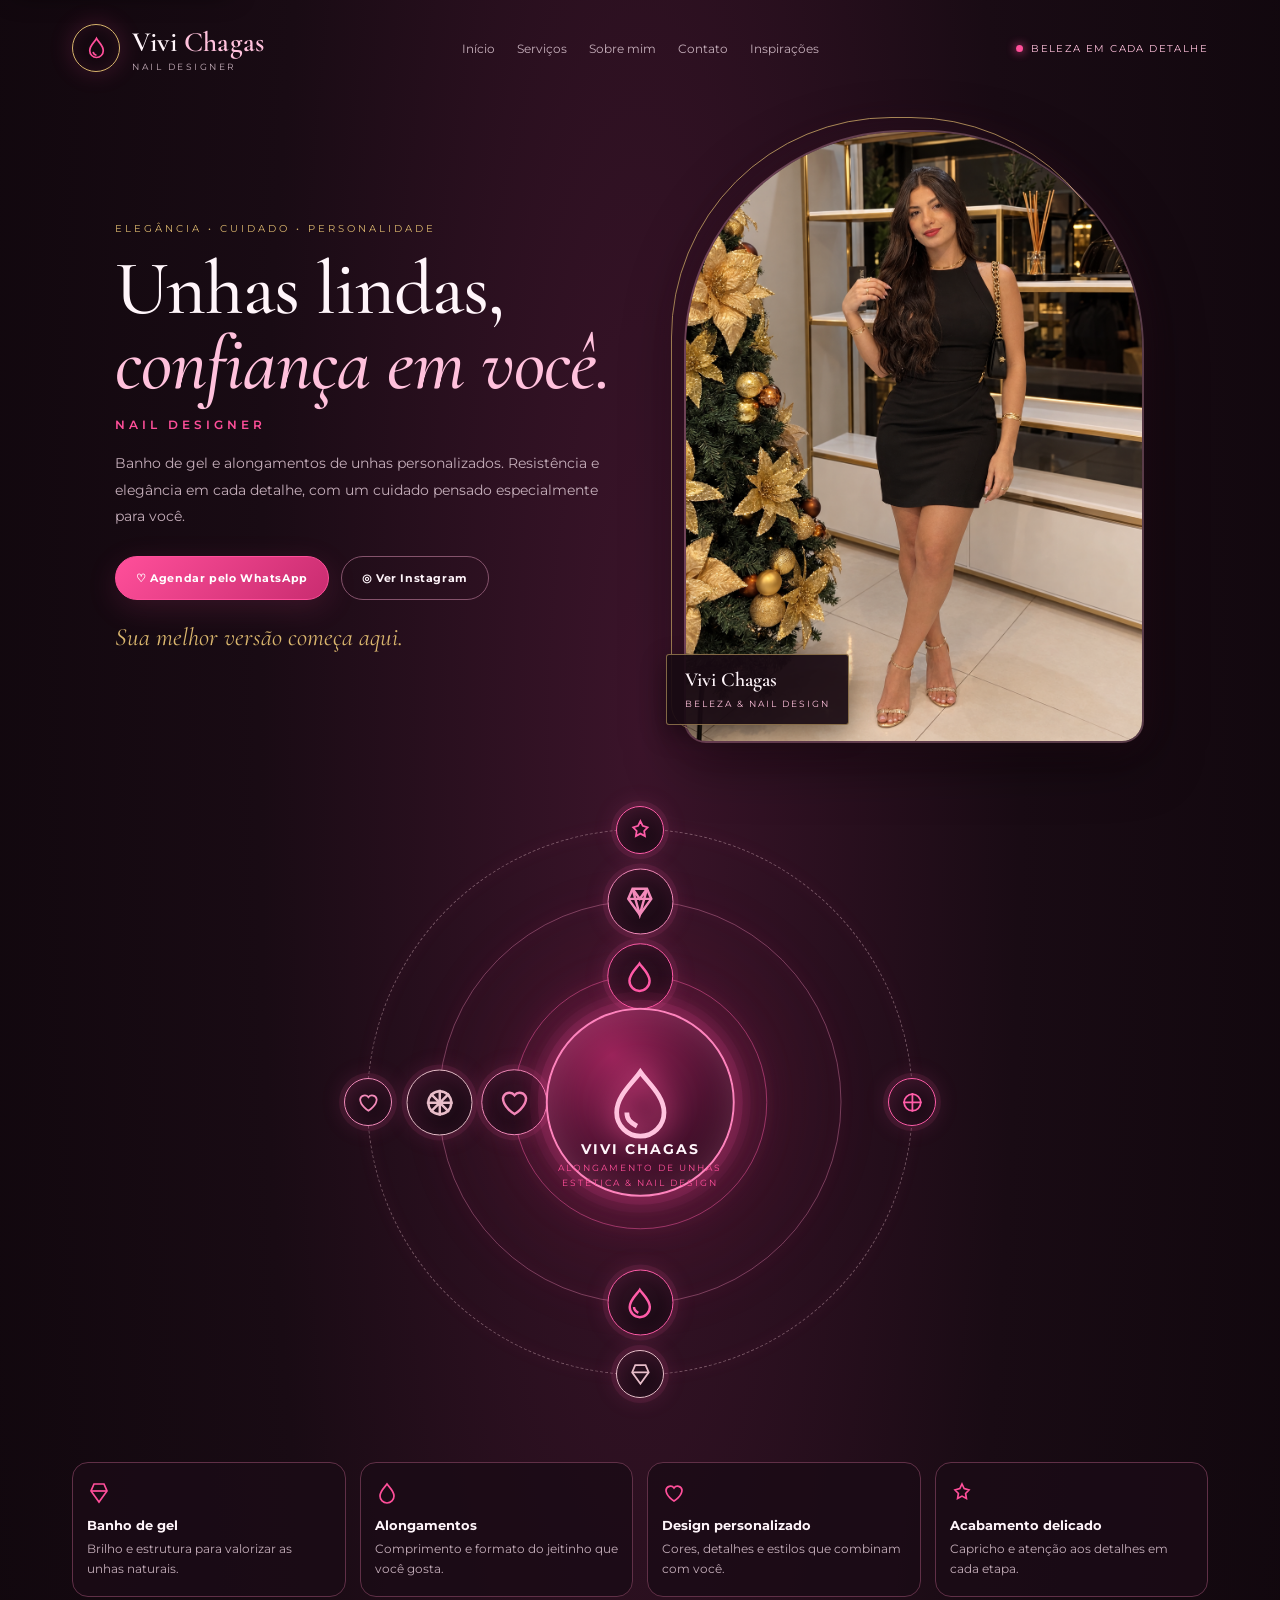
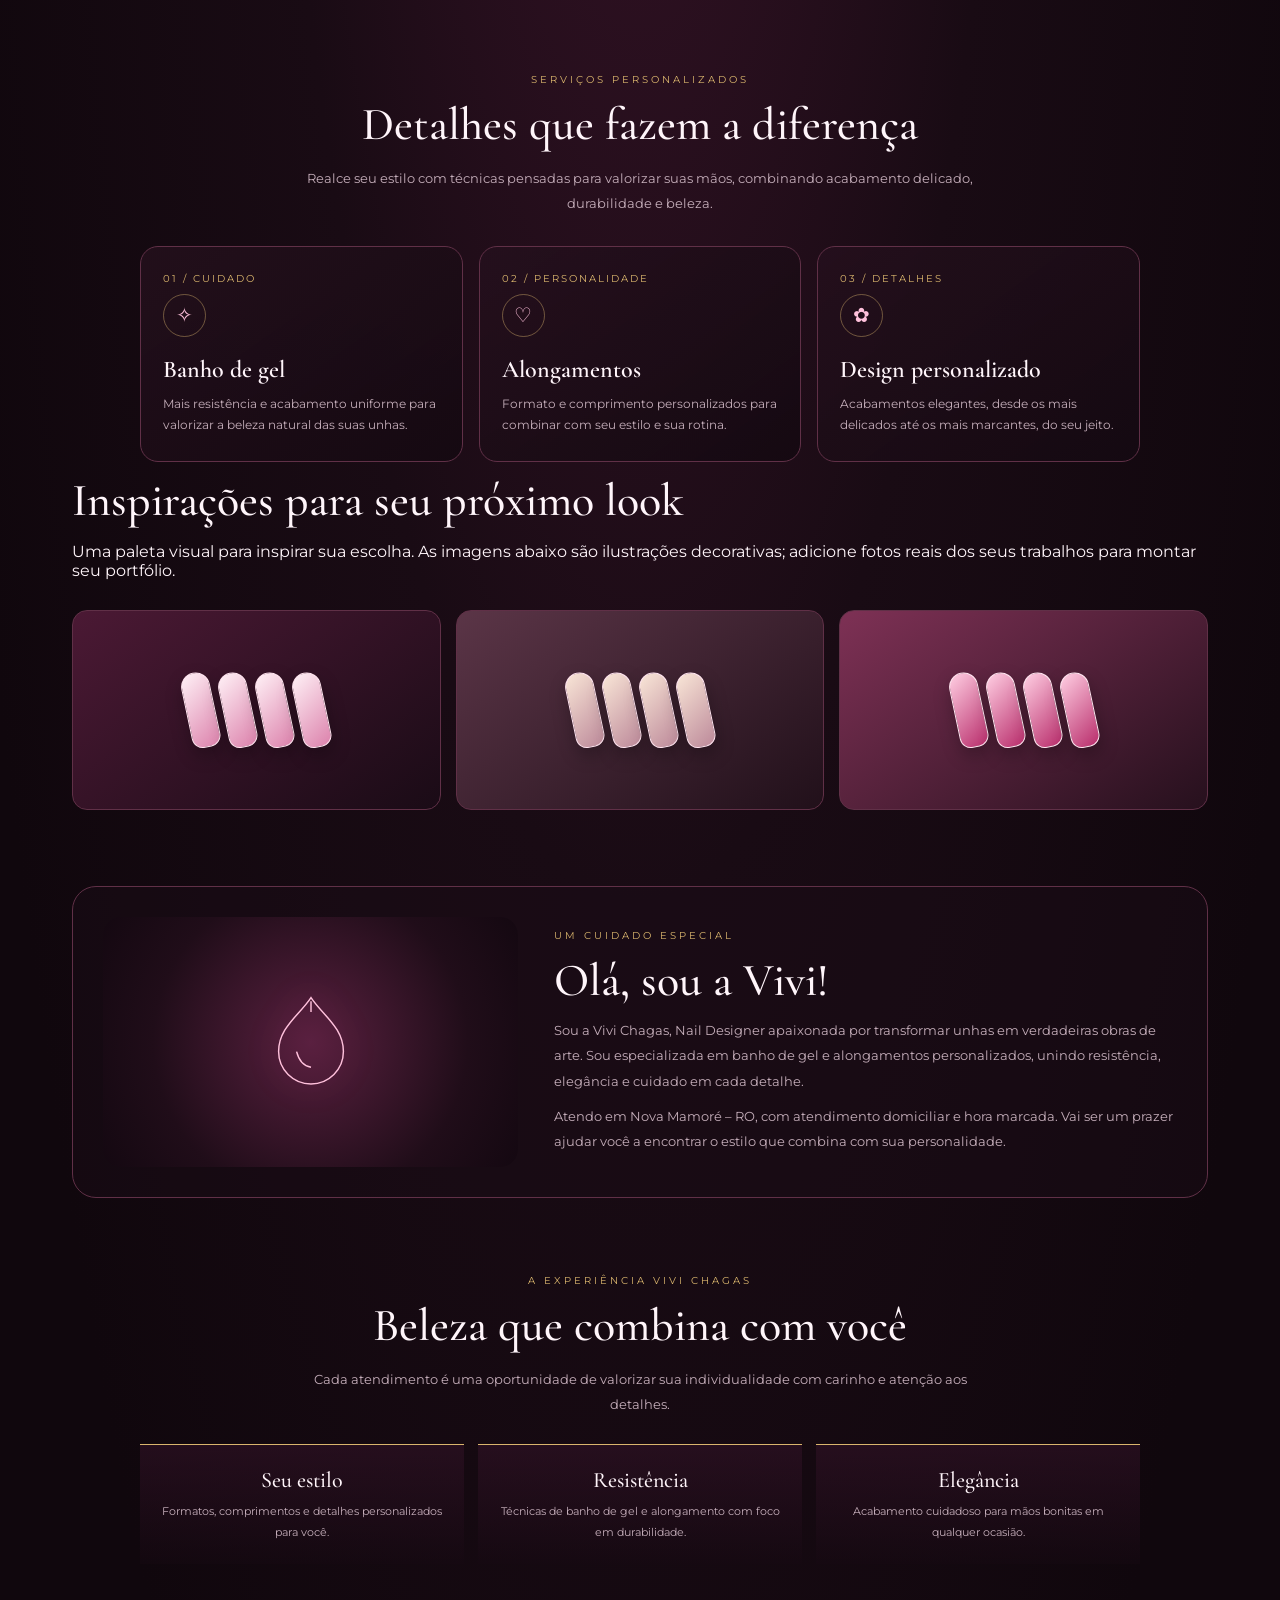
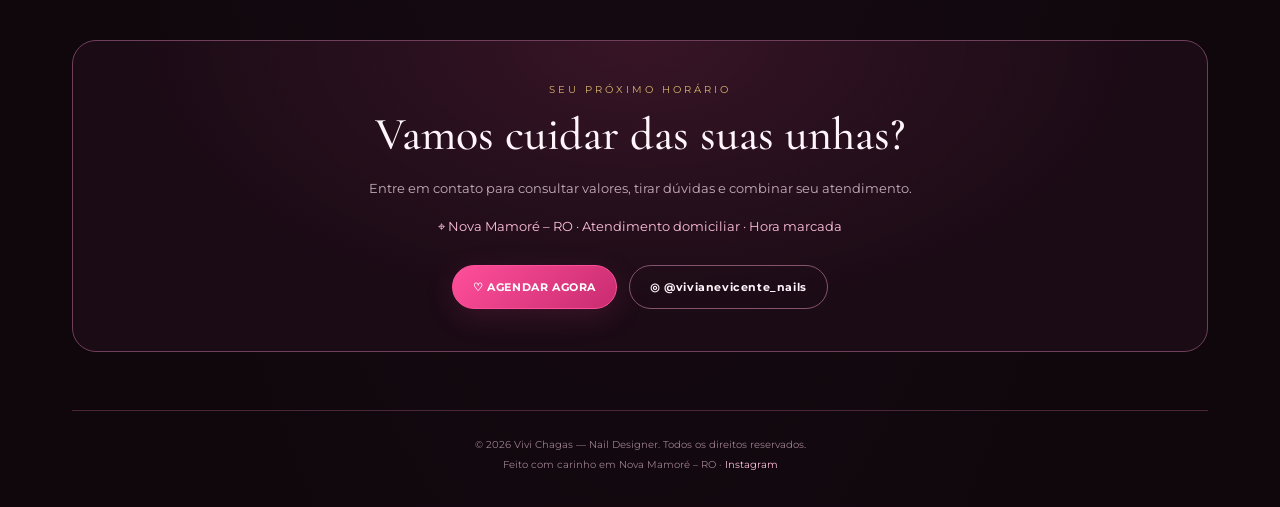
==== vivi_chagas_nail_designer_site_melhorado.html @ 954f1352 "Add files via upload" ====
<!DOCTYPE html>

<html lang="pt-BR">
<head>
<meta charset="utf-8"/>
<meta content="width=device-width, initial-scale=1" name="viewport"/>
<meta content="#10070d" name="theme-color"/>
<meta content="Vivi Chagas — Nail Designer em Nova Mamoré - RO. Banho de gel, alongamentos personalizados, design exclusivo e agendamento pelo WhatsApp." name="description"/>
<meta name="keywords" content="nail designer, banho de gel, alongamento de unhas, Nova Mamoré, RO, Vivi Chagas, unhas personalizadas"/>
<meta name="author" content="Vivi Chagas"/>
<meta name="robots" content="index, follow"/>
<meta property="og:type" content="website"/>
<meta property="og:title" content="Vivi Chagas | Nail Designer — Nova Mamoré RO"/>
<meta property="og:description" content="Banho de gel e alongamentos personalizados. Resistência, elegância e cuidado em cada detalhe."/>
<meta property="og:image" content="vivi_hero.png"/>
<meta property="og:image:alt" content="Vivi Chagas, Nail Designer"/>
<meta property="og:locale" content="pt_BR"/>
<meta property="og:site_name" content="Vivi Chagas Nail Designer"/>
<meta name="twitter:card" content="summary_large_image"/>
<meta name="twitter:title" content="Vivi Chagas | Nail Designer"/>
<meta name="twitter:description" content="Banho de gel e alongamentos personalizados em Nova Mamoré - RO."/>
<meta name="twitter:image" content="vivi_hero.png"/>
<title>Vivi Chagas | Nail Designer em Nova Mamoré – RO</title>
<link href="https://fonts.googleapis.com" rel="preconnect"/>
<link crossorigin="" href="https://fonts.gstatic.com" rel="preconnect"/>
<link href="https://fonts.googleapis.com/css2?family=Cormorant+Garamond:wght@400;500;600;700&amp;family=Montserrat:wght@300;400;500;600;700&amp;display=swap" rel="stylesheet"/>
<style>
:root{--bg:#10070d;--panel:#1b0c16;--pink:#ff4f9a;--pink-light:#ffc1dc;--gold:#d9b56d;--text:#fff5fa;--muted:#c5aeba;--line:#603047}
*{box-sizing:border-box;margin:0;padding:0}
html{scroll-behavior:smooth;scroll-padding-top:90px}
body{min-height:100vh;background:radial-gradient(ellipse at 50% 20%,#3b142a 0%,#190b14 42%,var(--bg) 80%);color:var(--text);font-family:Montserrat,Arial,sans-serif;overflow-x:hidden}
a{color:inherit}
.page{width:min(1180px,100%);margin:auto;padding:24px 22px 32px}
header{display:flex;justify-content:space-between;align-items:center;gap:18px;flex-wrap:wrap;position:relative;z-index:5}
.brand{display:flex;align-items:center;gap:12px;text-decoration:none}
.brand-mark{width:48px;height:48px;border:1px solid var(--gold);border-radius:50%;display:grid;place-items:center;color:var(--pink);box-shadow:0 0 24px #ff4f9a30,inset 0 0 15px #ff4f9a16}
.brand-mark svg{width:27px;height:27px}
.brand-name{font-family:"Cormorant Garamond",serif;font-size:28px;font-weight:600;letter-spacing:.2px}
.brand-name span{color:var(--pink-light)}
.brand-sub{margin-top:2px;color:var(--muted);font-size:9px;letter-spacing:2.5px;text-transform:uppercase}
nav{display:flex;gap:22px;align-items:center}
nav a{text-decoration:none;color:var(--muted);font-size:12px;transition:color .2s}
nav a:hover{color:var(--pink-light)}
.status{font-size:10px;color:var(--pink-light);letter-spacing:1.4px;text-transform:uppercase;display:flex;align-items:center;gap:8px}
.status:before{content:"";width:7px;height:7px;border-radius:50%;background:var(--pink);box-shadow:0 0 10px var(--pink)}
.hero{display:grid;grid-template-columns:1fr 1fr;align-items:center;gap:46px;margin:58px auto 34px;max-width:1050px}
.hero-copy{padding:20px 0}
.eyebrow{font-size:10px;letter-spacing:3px;text-transform:uppercase;color:var(--gold)}
h1{font-family:"Cormorant Garamond",serif;font-size:clamp(48px,6vw,78px);font-weight:500;line-height:.98;letter-spacing:-1px;margin:16px 0}
h1 span{color:var(--pink-light);font-style:italic}
.role{color:var(--pink);font-size:12px;letter-spacing:4px;font-weight:600;margin-bottom:18px}
.hero-copy>p{color:var(--muted);font-size:14px;line-height:1.9;max-width:500px}
.slogan{font-family:"Cormorant Garamond",serif;color:var(--gold);font-size:25px;font-style:italic;margin-top:22px}
.hero-photo-wrap{position:relative;width:min(100%,460px);margin:auto}
.hero-photo-wrap:before{content:"";position:absolute;inset:-13px 13px 13px -13px;border:1px solid var(--gold);border-radius:220px 220px 25px 25px;opacity:.8}
.hero-photo{display:block;position:relative;width:100%;aspect-ratio:3/4;object-fit:cover;object-position:center 35%;border-radius:220px 220px 22px 22px;border:2px solid #ffb5d04a;box-shadow:0 15px 55px #0008,0 0 36px #ff4f9a18}
.photo-caption{position:absolute;bottom:18px;left:-18px;background:#180a13ed;border:1px solid #d9b56d8c;padding:13px 18px;border-radius:3px;box-shadow:0 8px 25px #0006}
.photo-caption strong{display:block;font-family:"Cormorant Garamond",serif;font-size:20px;font-weight:600}
.photo-caption span{font-size:9px;letter-spacing:2px;color:var(--pink-light);text-transform:uppercase}
.cta-row{display:flex;gap:12px;flex-wrap:wrap;margin-top:26px}
.btn{display:inline-flex;align-items:center;justify-content:center;gap:9px;border:1px solid var(--pink);border-radius:999px;padding:14px 20px;background:linear-gradient(135deg,#ff4f9a,#c92c70);color:white;text-decoration:none;font-size:11px;letter-spacing:.6px;font-weight:700;box-shadow:0 8px 30px #ff4f9a25;transition:transform .2s,box-shadow .2s}
.btn:hover{transform:translateY(-3px);box-shadow:0 12px 32px #ff4f9a40}
.btn.secondary{background:transparent;border-color:#85536c;color:var(--text);box-shadow:none}
.btn.secondary:hover{border-color:var(--gold);color:var(--pink-light)}
.section{margin:76px auto 0;max-width:1000px;text-align:center}
.section-kicker{color:var(--gold);font-size:10px;letter-spacing:3px;text-transform:uppercase}
h2{font-family:"Cormorant Garamond",serif;font-size:clamp(32px,4vw,46px);font-weight:500;margin:10px 0 14px}
.section-intro{max-width:700px;margin:0 auto;color:var(--muted);font-size:13px;line-height:1.9}
.services{display:grid;grid-template-columns:repeat(3,1fr);gap:16px;margin-top:30px;text-align:left}
.service{position:relative;padding:25px 22px;border:1px solid #603047;border-radius:18px;background:linear-gradient(145deg,#25101dce,#140911e8);transition:transform .25s,border-color .25s}
.service:hover{transform:translateY(-5px);border-color:var(--pink)}
.service-icon{width:43px;height:43px;border-radius:50%;display:grid;place-items:center;border:1px solid #d9b56d70;color:var(--pink-light);font-size:20px;margin-bottom:18px}
.service h3{font-family:"Cormorant Garamond",serif;font-size:24px;font-weight:600;margin-bottom:9px}
.service p{color:var(--muted);font-size:12px;line-height:1.8}
.number{color:var(--gold);font-size:10px;letter-spacing:2px;margin-bottom:9px}
.about{display:grid;grid-template-columns:.8fr 1.2fr;gap:36px;align-items:center;text-align:left;margin-top:76px;padding:30px;border:1px solid #603047;border-radius:24px;background:#1b0c1680}
.about-art{min-height:250px;display:grid;place-items:center;border-radius:18px;background:radial-gradient(circle,#59203f,#200d19 65%,#140811)}
.about-art svg{width:120px;height:120px;color:var(--pink-light);filter:drop-shadow(0 0 18px #ff4f9a55)}
.about-copy p{color:var(--muted);font-size:13px;line-height:1.95;margin-top:10px}
.about-copy h2{margin-bottom:8px}
.pillars{display:grid;grid-template-columns:repeat(3,1fr);gap:14px;margin-top:28px}
.pillar{padding:22px 16px;border-top:1px solid var(--gold);background:linear-gradient(180deg,#31122699,#16091270)}
.pillar b{display:block;font-family:"Cormorant Garamond",serif;font-size:22px;font-weight:500;margin-bottom:7px}
.pillar span{font-size:11px;color:var(--muted);line-height:1.7}
.contact{margin-top:76px;padding:42px 22px;border:1px solid #70405a;border-radius:24px;text-align:center;background:radial-gradient(ellipse at 50% 0%,#59203b80,#1a0b15 65%)}
.contact p{color:var(--muted);font-size:13px;line-height:1.9}
.contact .cta-row{justify-content:center}
.location{margin-top:14px;color:var(--pink-light)!important}
footer{text-align:center;color:#9b7f8e;font-size:10px;line-height:2;border-top:1px solid #4b2639;margin-top:58px;padding:24px 10px 0}
footer a{color:var(--pink-light);text-decoration:none}
@media(max-width:800px){nav{gap:12px}.status{display:none}.hero{gap:28px}.services{grid-template-columns:1fr 1fr}.about{grid-template-columns:1fr}.about-art{min-height:190px}}
@media(max-width:600px){.page{padding:18px 14px 26px}header{justify-content:center}.brand{margin-right:auto}nav{width:100%;justify-content:center;gap:18px;flex-wrap:wrap;border-top:1px solid #603047;padding-top:14px}nav a{font-size:11px}.hero{grid-template-columns:1fr;margin-top:32px;gap:28px}.hero-copy{text-align:center;padding:0}.hero-copy>p{margin:auto}.role{letter-spacing:3px}.hero-photo-wrap{width:min(82%,360px);grid-row:1}.hero-copy{grid-row:2}.photo-caption{left:-12px}.cta-row{justify-content:center}.btn{padding:13px 16px;font-size:10px}.section{margin-top:58px}.services{grid-template-columns:1fr}.service{text-align:center}.service-icon{margin-left:auto;margin-right:auto}.about{padding:20px;margin-top:58px}.about-copy{text-align:center}.pillars{grid-template-columns:1fr}.contact{margin-top:58px;padding:32px 17px}}
@media(prefers-reduced-motion:reduce){*,*::before,*::after{scroll-behavior:auto;transition:none!important}}


/* Componentes visuais integrados do modelo Studio */
.scene{position:relative;width:min(82vw,650px);aspect-ratio:1;margin:25px auto 0;isolation:isolate}
.scene:before{content:"";position:absolute;inset:15%;border-radius:50%;background:radial-gradient(circle,#ff4f9b22,#e91e630a 48%,transparent 72%);filter:blur(14px);z-index:-1}
.orbit{position:absolute;top:50%;left:50%;border-radius:50%;transform:translate(-50%,-50%);border:1px solid #ff5ca84a;box-shadow:0 0 18px #ff5ca80b,inset 0 0 18px #ff5ca80b}
.orbit.one{width:39%;height:39%;border-color:#ff5ca87a}
.orbit.two{width:62%;height:62%;border-color:#f38aba62}
.orbit.three{width:84%;height:84%;border-style:dashed;border-color:#e8bdc965}
.orbit-track{position:absolute;inset:0;border-radius:50%;animation:spin var(--speed,24s) linear infinite}
.orbit.two .orbit-track{--speed:32s;animation-direction:reverse}
.orbit.three .orbit-track{--speed:44s}
.satellite{position:absolute;left:50%;top:0;transform:translate(-50%,-50%);width:clamp(43px,7vw,66px);height:clamp(43px,7vw,66px);border-radius:50%;display:grid;place-items:center;background:linear-gradient(145deg,#351326,#140811);border:1px solid var(--tone,var(--pink));box-shadow:0 0 0 5px #ff5ca817,0 0 24px #ff5ca82d,inset 0 0 16px #ff5ca817}
.satellite svg{width:54%;height:54%;color:var(--tone,var(--pink))}
.satellite.small{width:clamp(34px,5.2vw,48px);height:clamp(34px,5.2vw,48px)}
.core{position:absolute;top:50%;left:50%;width:29%;aspect-ratio:1;transform:translate(-50%,-50%);display:grid;place-items:center;border-radius:50%;background:radial-gradient(circle at 35% 25%,#9b245a,#4c1230 56%,#1a0913);border:2px solid #ff83bd;box-shadow:0 0 0 8px #ff5ca819,0 0 0 16px #ff5ca80b,0 0 55px #ff2f8778,inset 0 0 32px #ff83bd44;animation:corepulse 3.5s ease-in-out infinite}
.core svg{width:44%;height:44%;color:#ffc3de;filter:drop-shadow(0 0 12px #ff5ca1)}
.core-label{position:absolute;top:calc(50% + 20%);left:50%;transform:translateX(-50%);white-space:nowrap;text-align:center}
.core-label strong{font-size:clamp(10px,1.8vw,14px);letter-spacing:2px}
.core-label span{display:block;margin-top:4px;color:var(--pink);font-size:9px;letter-spacing:2px}
.legend{display:grid;grid-template-columns:repeat(4,1fr);gap:14px;margin:35px 0 27px}
.legend-item{padding:18px 14px;border:1px solid var(--line);border-radius:16px;background:#1a0b16d9;transition:.3s}
.legend-item:hover{border-color:#ff5ca877;transform:translateY(-3px);box-shadow:0 8px 28px #ff5ca112}
.legend-icon{color:var(--pink);width:24px;height:24px}
.legend-item b{display:block;font-size:13px;margin:8px 0 5px}
.legend-item span{color:var(--muted);font-size:12px;line-height:1.5}
.gallery{display:grid;grid-template-columns:repeat(3,1fr);gap:15px;margin-top:30px}
.gallery-card{height:200px;display:flex;align-items:center;justify-content:center;gap:8px;border:1px solid var(--line);border-radius:15px;background:linear-gradient(145deg,#4b1934,#1a0b16);overflow:hidden}
.gallery-card:nth-child(2){background:linear-gradient(145deg,#5b3547,#21101a)}
.gallery-card:nth-child(3){background:linear-gradient(145deg,#7e3155,#26101d)}
.nail{height:76px;width:29px;border-radius:18px 18px 14px 14px;border:1px solid #ffe4ef;background:linear-gradient(145deg,#fff1f6,#dc82ac);box-shadow:0 8px 18px #0004;transform:rotate(-12deg)}
.gallery-card:nth-child(2) .nail{background:linear-gradient(145deg,#f9e6d7,#bd8a9a)}
.gallery-card:nth-child(3) .nail{background:linear-gradient(145deg,#ffcee2,#b92e6c)}
.gallery-caption{grid-column:1/-1;color:var(--muted);font-size:12px;margin-top:4px}
@keyframes spin{to{transform:rotate(360deg)}}
@keyframes corepulse{0%,100%{box-shadow:0 0 0 8px #ff5ca819,0 0 0 16px #ff5ca80b,0 0 45px #ff2f8755,inset 0 0 32px #ff83bd44}50%{box-shadow:0 0 0 11px #ff5ca81c,0 0 0 22px #ff5ca80b,0 0 68px #ff2f8788,inset 0 0 38px #ff83bd66}}
@media (max-width:620px){.scene{width:96vw;margin:24px auto 8px}
.legend{grid-template-columns:repeat(2,1fr);gap:10px}
.legend-item{padding:14px 12px}
.core-label{top:calc(50% + 18%)}
.gallery{grid-template-columns:1fr}
.gallery-card{height:150px}}

/* Melhorias de acessibilidade, leitura e navegação móvel */
.skip-link{position:fixed;top:12px;left:12px;z-index:9999;transform:translateY(-160%);padding:12px 16px;background:var(--pink);color:#fff;border-radius:10px;font-weight:700;box-shadow:0 8px 24px #0008}
.skip-link:focus{transform:translateY(0)}
nav a:focus-visible,.btn:focus-visible,footer a:focus-visible{outline:3px solid var(--gold);outline-offset:4px}
.btn{min-height:44px}
@media(max-width:600px){.page{padding-left:16px;padding-right:16px}nav{row-gap:12px}nav a{padding:5px 2px}.section{margin-top:58px}.service{padding:22px 18px}.cta-row .btn{width:100%}}
@media(prefers-reduced-motion:reduce){.core,.scene,.orbit,.orbit-item{animation:none!important}}
</style>
<script type="application/ld+json">
{
  "@context": "https://schema.org",
  "@type": "NailSalon",
  "name": "Vivi Chagas Nail Designer",
  "description": "Alongamento de unhas, banho de gel, estética das unhas e nail design em Nova Mamoré, Rondônia.",
  "areaServed": {"@type": "City", "name": "Nova Mamoré", "containedInPlace": {"@type": "State", "name": "Rondônia"}},
  "telephone": "+55 69 99385-8055",
  "sameAs": ["https://www.instagram.com/vivianevicente_nails/"],
  "priceRange": "Consultar pelo WhatsApp"
}
</script>
</head>
<body>
<a class="skip-link" href="#inicio">Pular para o conteúdo</a>
<div class="page">
<header>
<a aria-label="Vivi Chagas, início" class="brand" href="#inicio">
<div aria-hidden="true" class="brand-mark"><svg fill="none" stroke="currentColor" stroke-width="1.5" viewbox="0 0 24 24"><path d="M12 3c-2 4-6 6-6 11a6 6 0 0 0 12 0c0-5-4-7-6-11Z"></path><path d="M9 15c.3 1.7 1.3 2.7 3 3"></path></svg></div>
<div><div class="brand-name">Vivi <span>Chagas</span></div><div class="brand-sub">Nail Designer</div></div>
</a>
<nav aria-label="Navegação principal">
<a href="#inicio">Início</a><a href="#servicos">Serviços</a><a href="#sobre">Sobre mim</a><a href="#contato">Contato</a>
<a href="#galeria">Inspirações</a></nav>
<div class="status">Beleza em cada detalhe</div>
</header>
<main>
<section class="hero" id="inicio">
<div class="hero-copy">
<div class="eyebrow">Elegância • Cuidado • Personalidade</div>
<h1>Unhas lindas,<br/><span>confiança em você.</span></h1>
<div class="role">NAIL DESIGNER</div>
<p>Banho de gel e alongamentos de unhas personalizados. Resistência e elegância em cada detalhe, com um cuidado pensado especialmente para você.</p>
<div class="cta-row">
<a class="btn" href="https://wa.me/5569993858055?text=Ol%C3%A1%2C%20Vivi!%20Gostaria%20de%20agendar%20um%20hor%C3%A1rio." rel="noopener noreferrer" target="_blank">♡ Agendar pelo WhatsApp</a>
<a class="btn secondary" href="https://www.instagram.com/vivianevicente_nails?cplk=dnFsZXBic3RxMW9j" rel="noopener noreferrer" target="_blank">◎ Ver Instagram</a>
</div>
<div class="slogan">Sua melhor versão começa aqui.</div>
</div>
<div class="hero-photo-wrap">
<img fetchpriority="high" decoding="async" alt="Retrato social elegante de Vivi Chagas, Nail Designer" class="hero-photo" src="[data-uri]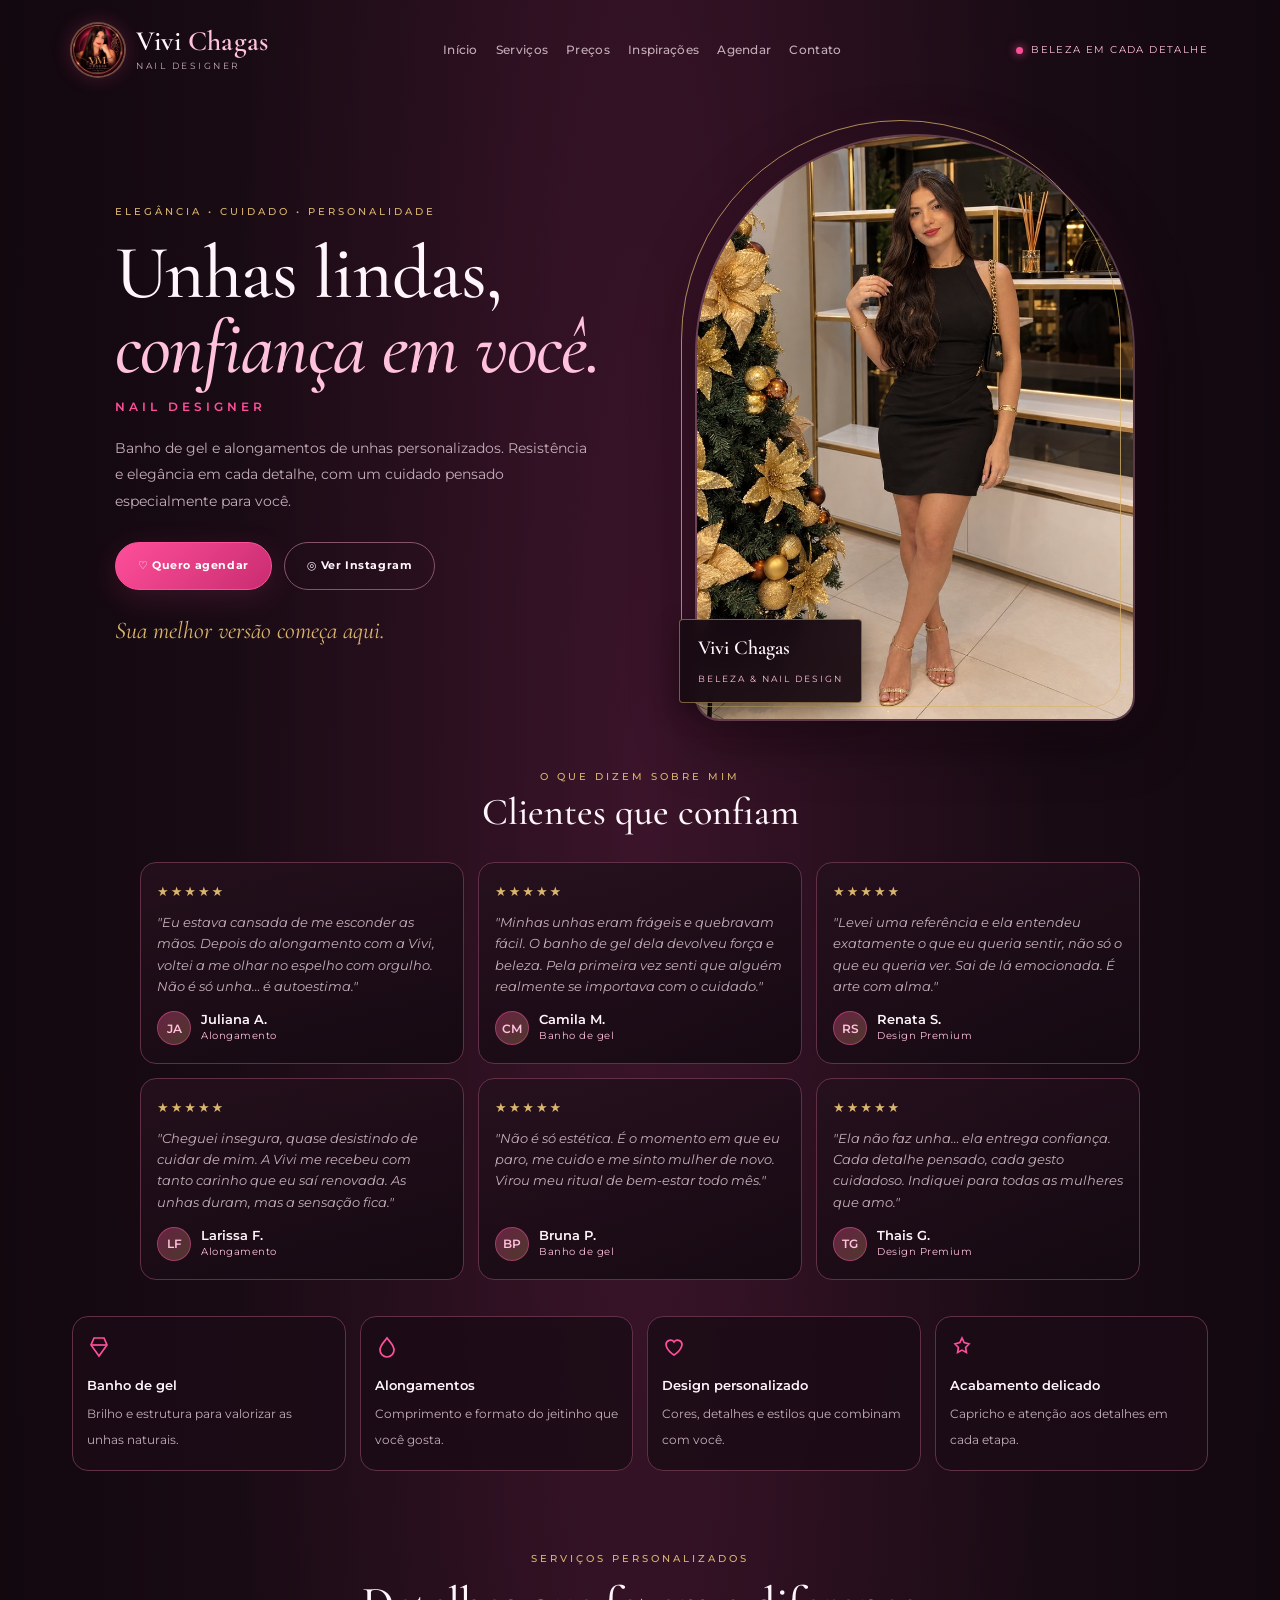
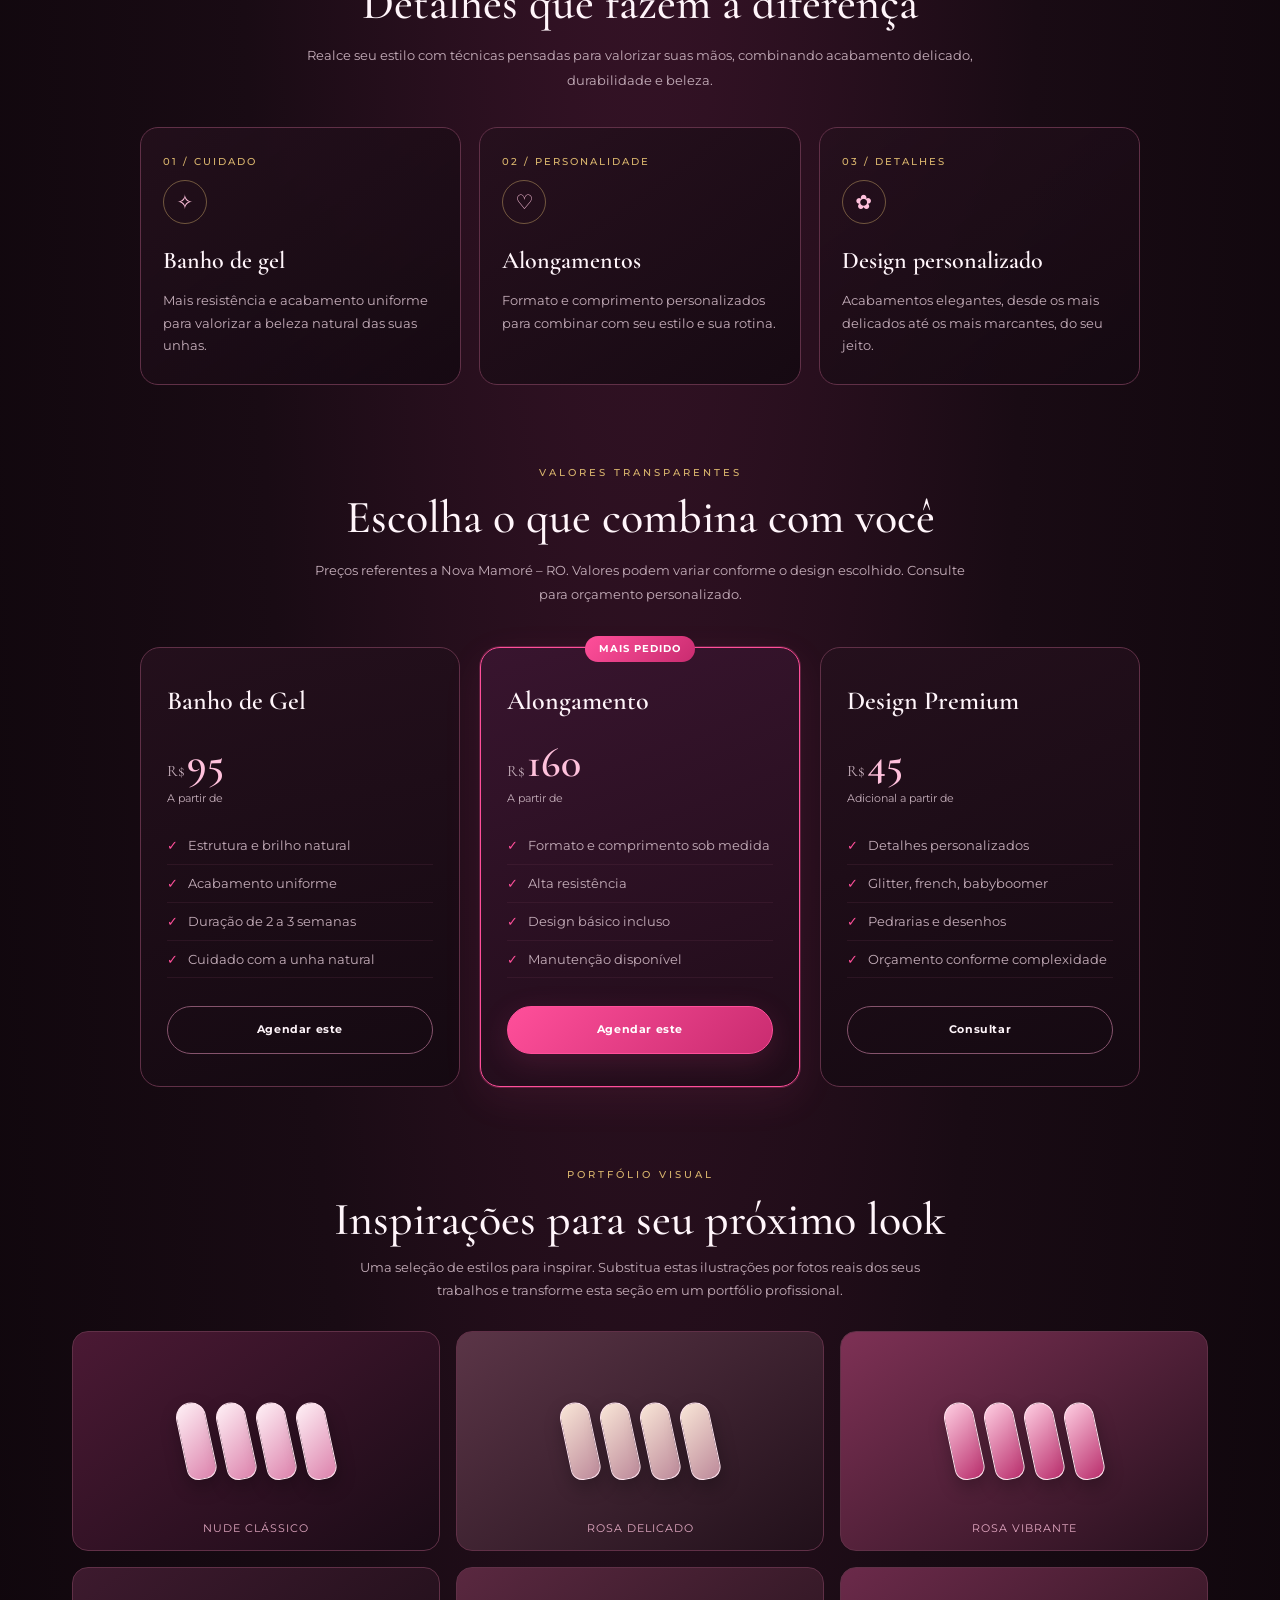
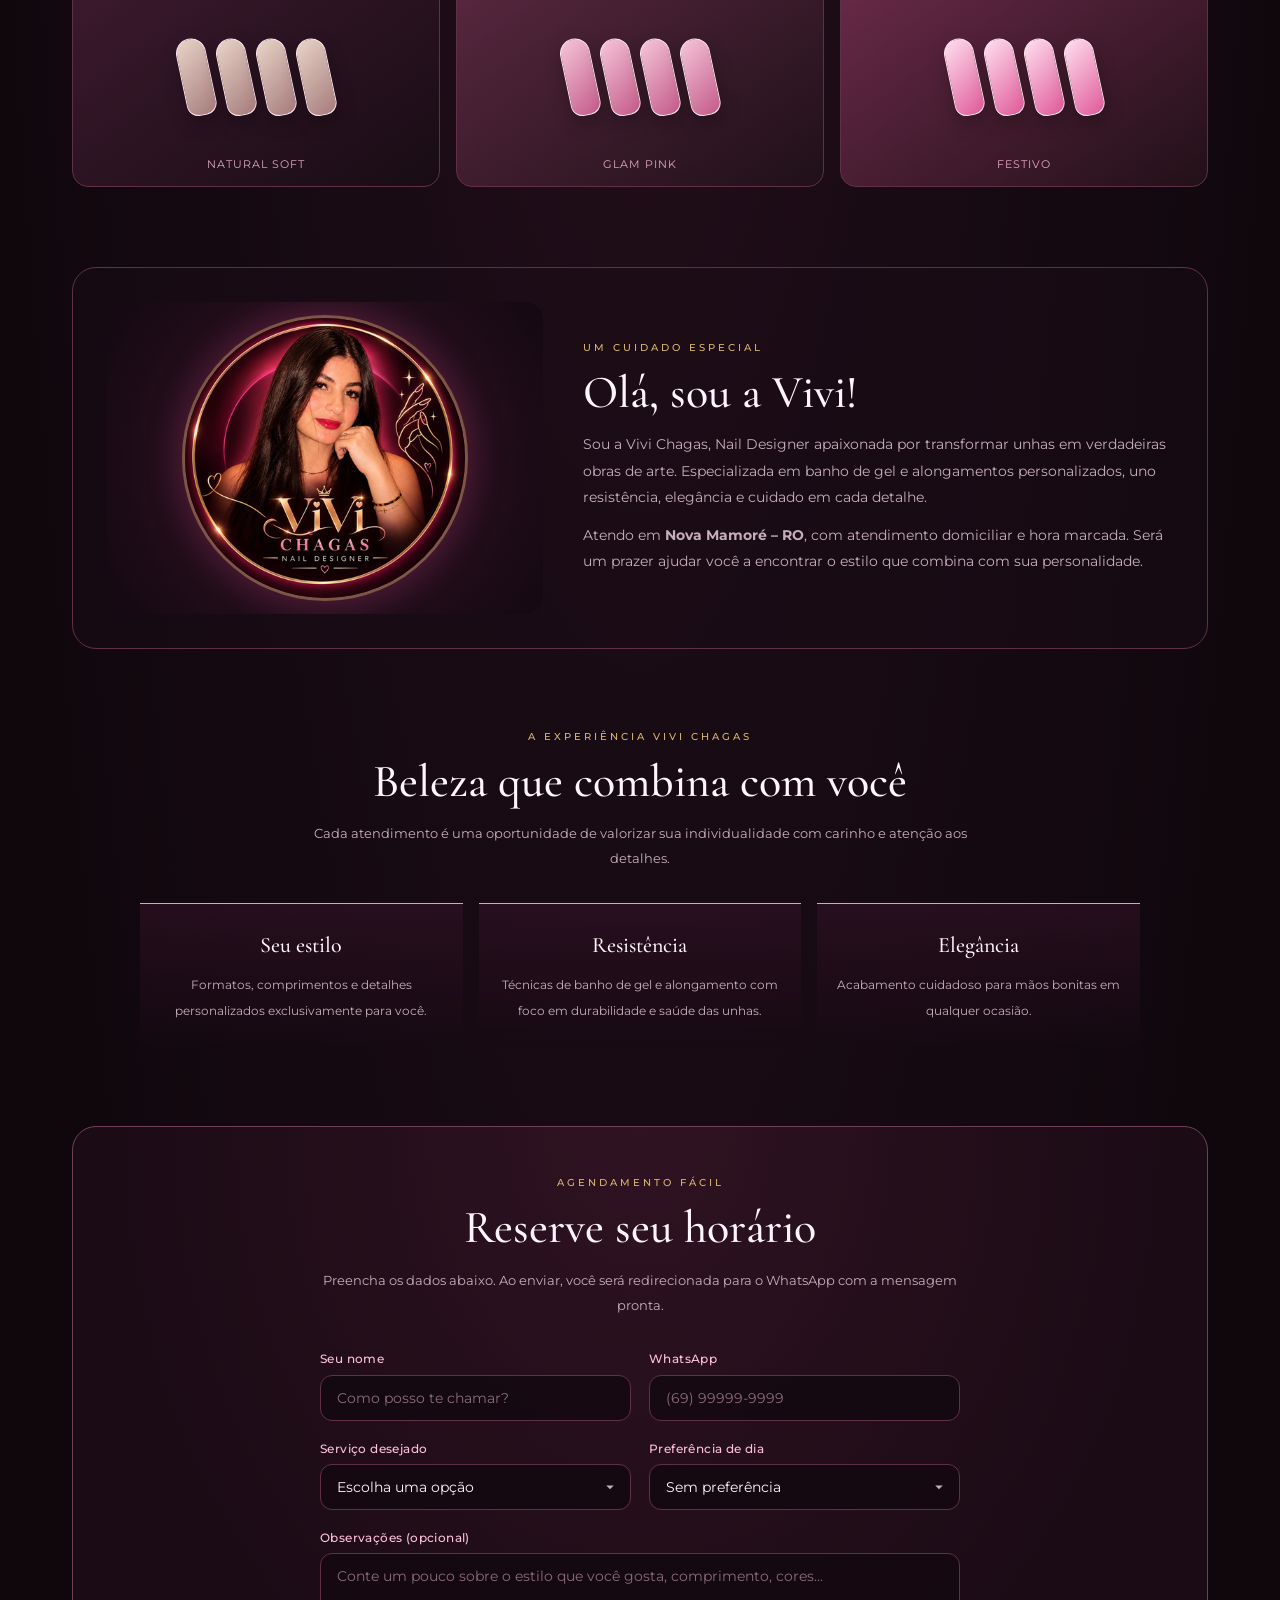
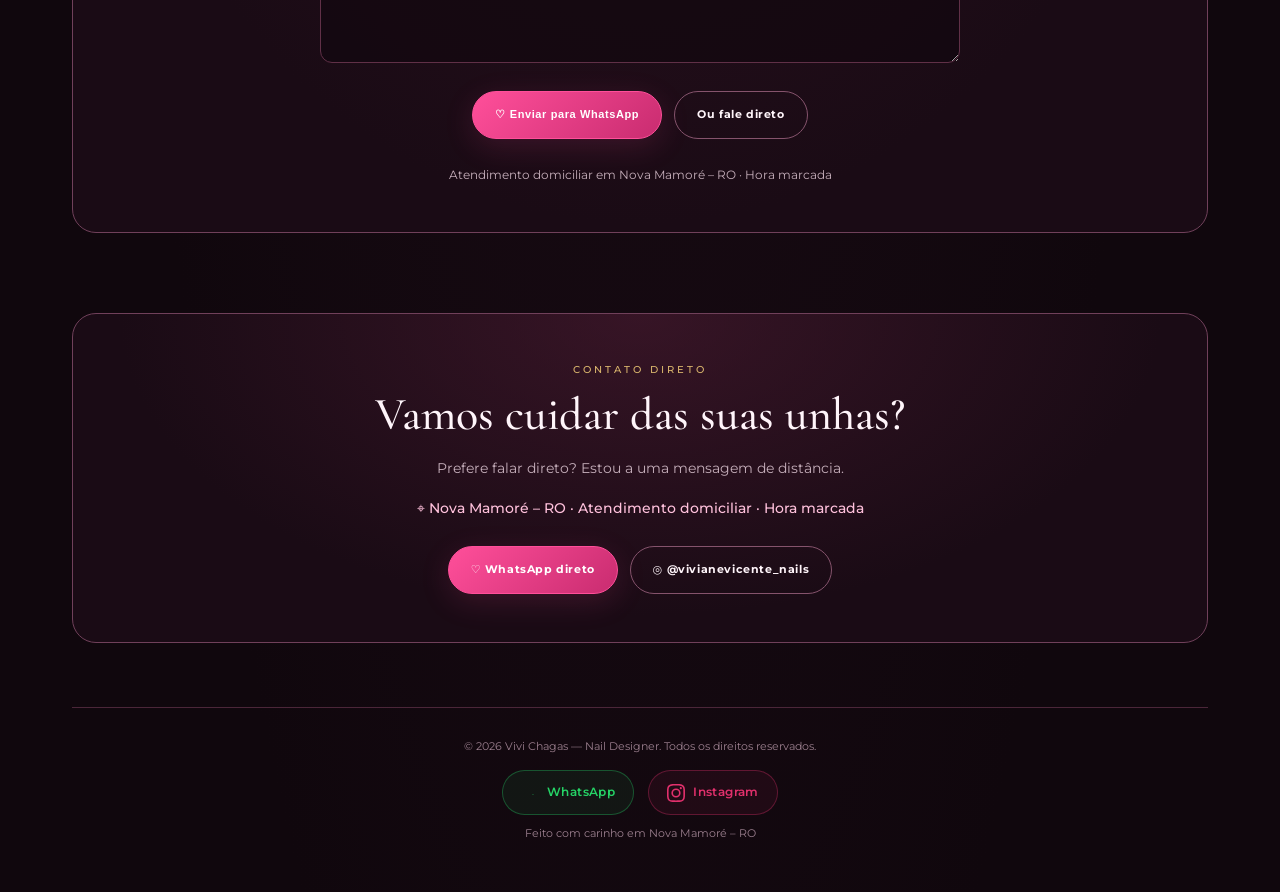
